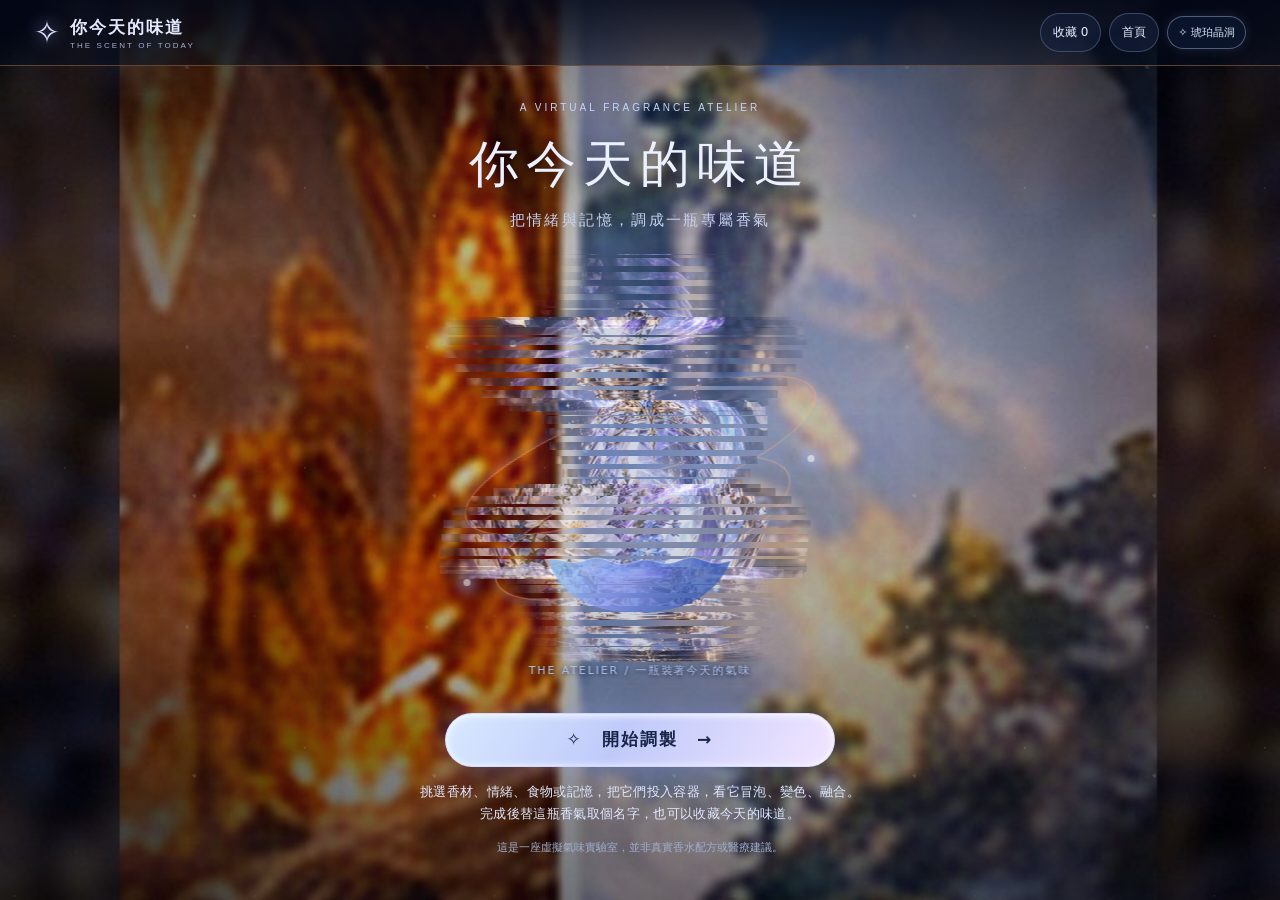
==== previews/v2.5-visual/index.html @ d0d8815d "Publish isolated V2.5 visual rebuild test without changing main or V2.5 preview" ====
<!doctype html>
<html lang="zh-Hant-TW"><head><meta charset="utf-8"><meta name="viewport" content="width=device-width,initial-scale=1,viewport-fit=cover"><meta name="theme-color" content="#070e22"><meta name="description" content="在這座虛擬調香所，把香材、情緒、食物與記憶加入容器，看它冒泡、變色、融合，再替這瓶只屬於今天的香氣命名、收藏。"><title>你今天的味道｜虛擬調香所</title><style>
:root{color-scheme:dark;--navy:#070e22;--violet:#aab2ff;--blue:#76d5fa;--silver:#e5eaff;--line:rgba(188,205,255,.24);--glass:rgba(15,26,51,.69);--glow:#8d9aff;--tint:rgba(131,140,251,.4);--fill:13%;--motion:3.2s;font-family:'Noto Sans TC',system-ui,sans-serif;font-size:14px}*{box-sizing:border-box}html,body{height:100%;margin:0}body{background:radial-gradient(ellipse at 48% 27%,#263565,#090d25 64%,#050b18);color:#ecf1ff;overflow:hidden}button,input{font:inherit}button{cursor:pointer}button:disabled{opacity:.45;cursor:not-allowed}button:focus-visible,input:focus-visible{outline:2px solid #bddfff;outline-offset:3px}a{color:#bcdfff}[hidden]{display:none!important}.app{width:100%;height:100dvh;overflow:hidden;position:relative;isolation:isolate}.app::before{content:'';pointer-events:none;position:absolute;inset:0;z-index:-2;background-image:linear-gradient(180deg,rgba(8,14,34,.68),rgba(8,13,31,.52) 35%,#070e22 95%),url("[data-uri]");background-position:center;background-size:cover;filter:saturate(.8)}.app::after{content:'';pointer-events:none;position:absolute;inset:0;z-index:-1;background:radial-gradient(ellipse 70% 50% at 60% 30%,transparent 32%,rgba(2,5,18,.55) 95%)}.skygrain{position:absolute;inset:0;z-index:0;pointer-events:none;opacity:.25;background-image:radial-gradient(1px 1px at 6% 20%,white 99%,transparent),radial-gradient(2px 2px at 78% 24%,#ced5ff 99%,transparent),radial-gradient(1px 1px at 27% 67%,white 99%,transparent),radial-gradient(2px 2px at 81% 77%,white 99%,transparent);background-size:240px 280px;animation:sky 9s ease-in-out infinite alternate}.topbar{height:66px;display:flex;align-items:center;justify-content:space-between;gap:10px;padding:8px clamp(17px,4vw,34px);position:relative;z-index:15;background:linear-gradient(180deg,rgba(3,8,25,.88),rgba(3,8,25,.2));border-bottom:1px solid rgba(169,194,255,.11)}.brand{border:0;background:none;color:var(--silver);display:flex;align-items:center;gap:10px;padding:0;text-align:left}.brand-symbol{font-size:31px;line-height:1;color:#d7defe;filter:drop-shadow(0 0 9px #b9bafa)}.brand-title{font-family:'Noto Serif TC',serif;font-size:17px;letter-spacing:.12em;font-weight:600}.brand-title small{display:block;font-family:Arial,sans-serif;font-size:8px;letter-spacing:.26em;font-weight:400;color:#a3add2;margin-top:2px}.top-actions{display:flex;align-items:center;gap:8px}.top-btn{background:rgba(22,35,64,.57);border:1px solid rgba(171,203,255,.26);color:#e7eeff;border-radius:50px;padding:10px 12px;font-size:12px}.top-btn:hover,.outline:hover{background:rgba(146,155,234,.16)}.screen{height:calc(100dvh - 66px);position:relative;z-index:1}.intro{display:grid;grid-template-rows:1fr auto;max-width:1100px;margin:auto;min-height:0}.intro-content{position:relative;min-height:0;display:flex;flex-direction:column;align-items:center;text-align:center;padding:clamp(16px,4vh,42px) 16px 0;overflow:hidden}.kicker{font-family:Arial,sans-serif;font-size:10px;color:#c3d5ff;letter-spacing:.3em;text-transform:uppercase}.intro h1{font-family:'Noto Serif TC',serif;font-size:clamp(29px,5.2vw,50px);font-weight:500;letter-spacing:.14em;line-height:1.35;margin:18px 0 6px;text-shadow:0 0 27px #989bf8aa}.intro p{margin:6px 0;color:#c6d1ee;letter-spacing:.16em;font-size:clamp(12px,2.5vw,15px)}.intro-stage{flex:1;min-height:230px;max-height:640px;position:relative;width:min(92vw,690px);display:flex;justify-content:center;align-items:center}.intro-bottom{position:relative;padding:12px 25px max(34px,5vh);display:flex;flex-direction:column;align-items:center;gap:14px}.micro{font-size:12px;color:#a7b9dc;line-height:1.8}.button{display:inline-flex;align-items:center;justify-content:center;gap:10px;border:1px solid rgba(208,217,255,.56);border-radius:99px;padding:14px 22px;background:linear-gradient(120deg,#d8e9ff,#c0cafa 45%,#eee3ff 95%);color:#182448;font-weight:700;letter-spacing:.12em;box-shadow:0 0 28px #929fff57,inset 0 1px 9px #fff;transition:transform .2s ease,filter .2s ease}.button:hover{filter:brightness(1.07);transform:translateY(-1px)}.button:active{transform:scale(.97)}.button-large{width:min(84vw,390px);min-height:54px;font-size:17px}.outline{border:1px solid rgba(197,215,255,.35);color:#e8eaff;background:rgba(16,29,57,.62);padding:12px 15px;border-radius:16px}.app-note{font-size:11px;color:#9faecf;text-align:center}.hero-art{position:absolute;top:4%;bottom:4%;left:50%;width:min(91%,465px);transform:translateX(-50%);display:flex;align-items:center;justify-content:center;pointer-events:none;isolation:isolate}.hero-art::before{content:'';position:absolute;inset:15% 4% 3%;border-radius:50%;background:radial-gradient(ellipse,#8596f377,transparent 69%);filter:blur(23px);animation:breathe 4s ease-in-out infinite}.hero-art::after{content:'';position:absolute;left:17%;right:17%;height:8%;bottom:11%;border-radius:50%;background:#a0a3fb66;filter:blur(19px);animation:breathe 5s infinite alternate}.bottle-img{width:auto;max-width:100%;height:100%;object-fit:contain;position:relative;z-index:1;filter:drop-shadow(0 8px 12px #050b27);animation:float var(--motion) ease-in-out infinite;will-change:transform}.orbit{position:absolute;left:10%;top:35%;height:24%;width:80%;border-radius:50%;border:1px solid #cad8ff99;box-shadow:0 0 17px #95abff,0 0 12px #96e9ff inset;transform:rotate(-26deg);z-index:2;pointer-events:none;animation:orbit 8s linear infinite;mix-blend-mode:screen}.orbit.second{top:52%;left:17%;width:67%;opacity:.45;transform:rotate(24deg);animation-duration:13s;animation-direction:reverse}.orb{position:absolute;width:7px;height:7px;border-radius:50%;background:#ecfbff;box-shadow:0 0 13px 5px #a9afff;z-index:4;top:20%;left:22%;animation:twinkle 3s infinite alternate}.orb.o2{top:47%;left:86%;animation-delay:1s}.orb.o3{top:76%;left:12%;animation-delay:2s}.vial-wash{position:absolute;left:23%;right:23%;bottom:20%;height:var(--fill);z-index:2;opacity:.7;background:linear-gradient(180deg,transparent,var(--tint));border-radius:30% 30% 47% 47%;filter:blur(14px);mix-blend-mode:screen;transition:height .8s cubic-bezier(.16,.8,.2,1),background 1s}.effect-container{position:absolute;inset:0;z-index:5;pointer-events:none;overflow:visible}.ripple{position:absolute;left:50%;top:53%;width:25%;aspect-ratio:1;border-radius:50%;border:2px solid rgba(170,239,255,.75);transform:translate(-50%,-50%) scale(.2);opacity:0}.ripple.hit{animation:ripple .85s ease-out forwards}.droplet{position:absolute;left:51%;top:4%;width:10px;height:20px;border-radius:70% 70% 80% 80%;background:linear-gradient(140deg,#fff,#98d8ff 40%,#9581ef);box-shadow:0 0 18px #a9c2ff;opacity:0}.droplet.hit{animation:drop 1.1s cubic-bezier(.43,.05,.74,.7) forwards}.scene-caption{position:absolute;z-index:5;left:0;right:0;bottom:1%;text-align:center;font-size:11px;letter-spacing:.17em;color:#b0c5ee;text-shadow:0 1px 5px #090e29}.studio{display:grid;grid-template-columns:minmax(320px,47%) minmax(0,53%);max-width:1450px;width:100%;min-width:0;margin:auto;gap:0;overflow:hidden}.scene-pane,.control-pane,.ingredients,.selection{min-width:0}.scene-pane{border-right:1px solid var(--line);position:relative;min-height:0;background:radial-gradient(ellipse at 50% 51%,rgba(102,117,205,.25),transparent 72%)}.scene-eyebrow{position:absolute;top:15px;left:18px;right:18px;z-index:6;display:flex;justify-content:space-between;align-items:center;gap:8px;color:#c2d1f1;font-size:11px;letter-spacing:.1em}.scene-count{border:1px solid var(--line);padding:6px 10px;border-radius:99px;background:rgba(14,25,51,.59)}.live-indicator{display:inline-block;width:6px;height:6px;border-radius:50%;background:#9bf2ff;box-shadow:0 0 9px #7bcaff;margin-right:7px}.scene-focus{position:absolute;inset:5% 7% 9%;pointer-events:none}.scene-pane .scene-caption{bottom:4%}.scene-info{position:absolute;bottom:10px;left:15px;right:15px;display:flex;align-items:center;justify-content:space-between;gap:12px;z-index:5}.scene-note{font-size:12px;color:#cddcf9;max-width:74%;line-height:1.45}.scent-swatch{width:19px;height:19px;border:2px solid #ffffff69;border-radius:50%;background:var(--glow);box-shadow:0 0 18px var(--glow)}.control-pane{display:flex;flex-direction:column;min-height:0;background:linear-gradient(180deg,rgba(10,17,38,.5),rgba(10,18,43,.84));backdrop-filter:blur(11px)}.work-head{padding:20px 21px 8px}.work-head h2{font-size:23px;font-family:'Noto Serif TC',serif;font-weight:500;letter-spacing:.06em;margin:7px 0 5px}.work-head p{margin:0;color:#b1c0de;font-size:12px}.tabs{display:flex;border-bottom:1px solid var(--line);margin:8px 16px 0;gap:5px}.tab{flex:1;background:none;border:0;border-bottom:2px solid transparent;color:#aab8d7;padding:11px 4px 12px;white-space:nowrap;font-size:13px}.tab[aria-selected=true]{border-color:#c7caff;color:#eff2ff;text-shadow:0 0 13px #9eafff}.search-filter{padding:13px 16px 8px}.searchbox{width:100%;background:rgba(15,29,59,.68);border:1px solid var(--line);border-radius:13px;color:#e7efff;padding:11px 14px;outline:none}.searchbox::placeholder{color:#9eaac6}.filterbar{display:flex;gap:8px;overflow-x:auto;padding:11px 0 4px;scrollbar-width:thin;scrollbar-color:#7f91c0 transparent}.chip{flex:none;background:rgba(10,20,48,.65);border:1px solid rgba(169,189,237,.23);color:#b8c9e5;border-radius:99px;padding:7px 12px;font-size:12px}.chip.active{background:#bccbff;color:#1b2c4b;border-color:#e3e8ff;font-weight:700}.ingredients{overflow-y:auto;min-height:0;flex:1;padding:5px 16px 14px;overscroll-behavior:contain;scrollbar-color:#566ba0 #101d3f}.list-meta{font-size:11px;color:#a5b7d8;margin:4px 1px 12px}.grid-ingredients{display:grid;grid-template-columns:repeat(3,minmax(0,1fr));gap:9px}.ingredient{position:relative;text-align:left;min-height:108px;display:flex;flex-direction:column;justify-content:space-between;padding:13px 11px;border:1px solid rgba(160,185,235,.22);border-radius:15px;color:#e2eafb;background:linear-gradient(153deg,rgba(64,71,126,.35),rgba(14,26,56,.91));overflow:hidden;isolation:isolate;transition:border .17s,transform .17s}.ingredient::before{content:'';position:absolute;inset:-40%;z-index:-1;background:radial-gradient(circle at 25% 15%,var(--cardColor,rgba(144,150,241,.15)),transparent 39%);opacity:.85}.ingredient.selected{border-color:#bccbff;box-shadow:inset 0 0 14px #899bf122,0 0 11px #8b9efc29}.ingredient:active{transform:scale(.96)}.ing-glyph{font-size:23px;font-family:Georgia,serif;font-weight:400;color:#d4ddff;text-shadow:0 0 14px #acb4ff;min-height:25px}.ing-name{font-size:13px;font-weight:600;line-height:1.3;letter-spacing:.03em;margin-top:7px}.ing-info{font-size:10px;color:#97a7ca;margin-top:3px;line-height:1.25}.ing-add{position:absolute;top:10px;right:9px;width:22px;height:22px;border-radius:50%;display:grid;place-items:center;border:1px solid #afbeec66;color:#dbe8ff;font-size:16px}.ingredient.selected .ing-add{background:#c6dcff;color:#1a3057;border:0;font-size:15px}.selection{border-top:1px solid var(--line);padding:10px 15px 13px;background:rgba(12,23,49,.96)}.chosen-head{display:flex;align-items:center;justify-content:space-between;margin-bottom:8px;color:#bac8e5;font-size:12px}.chosen-list{display:flex;gap:7px;overflow-x:auto;padding:2px 0 8px;min-height:37px;scrollbar-width:thin}.chosen-tag{white-space:nowrap;display:flex;align-items:center;gap:8px;border:1px solid #c2d0ff47;background:#38436b5a;color:#eef3ff;border-radius:10px;padding:7px 9px;flex:none;font-size:12px}.chosen-tag small{color:#b4c4ea}.chosen-empty{font-size:11px;color:#97a7c8;padding:9px}.action-row{display:flex;gap:8px}.action-row .button{flex:1;padding:11px 14px}.action-row .outline{flex-shrink:0}.subscreen{overflow-y:auto;scrollbar-color:#6d8fc0 #122044}.sub-inner{max-width:1050px;padding:22px 18px 65px;margin:auto}.sub-head{margin-bottom:16px}.sub-head h2{font-size:clamp(24px,4vw,36px);font-weight:500;font-family:'Noto Serif TC',serif;margin:9px 0}.sub-head p{color:#b7c7e9;font-size:13px}.result-top{display:grid;grid-template-columns:minmax(0,1fr) minmax(320px,1fr);align-items:center;gap:22px;padding-bottom:23px}.result-preview{position:relative;min-height:440px;background:radial-gradient(ellipse at center,#4d63a343,transparent 66%);border:1px solid #acc7ff20;border-radius:28px}.result-preview .hero-art{top:5%;bottom:5%;left:50%;right:auto;transform:translateX(-50%);height:90%;width:94%}.result-prelude{color:#b8c9ed;letter-spacing:.16em;font-size:10px}.result-name{font-family:'Noto Serif TC',serif;font-size:clamp(27px,4vw,45px);font-weight:500;margin:12px 0;line-height:1.35;color:#f1f4ff}.result-subtitle{color:#bdc8e6;line-height:1.8}.nameform{display:flex;gap:8px;align-items:center;flex-wrap:wrap;margin:17px 0 8px}.field{width:100%;background:rgba(19,34,67,.75);border:1px solid #b4caff4a;border-radius:12px;padding:13px;color:#f6f7ff;min-width:0}.nameform .field{flex:1;min-width:180px}.input-caption{font-size:11px;color:#a9b8d6;margin:6px 0 15px}.info-box{margin-top:20px;padding:17px;border-radius:16px;border:1px solid var(--line);background:rgba(22,35,72,.6)}.two-buttons{display:flex;flex-wrap:wrap;gap:9px;margin-top:14px}.panel-heading{margin:26px 0 13px;font-family:'Noto Serif TC',serif;font-weight:500;font-size:23px;letter-spacing:.07em}.note-results{display:grid;grid-template-columns:repeat(3,1fr);gap:12px}.note-card{padding:18px;border:1px solid var(--line);border-radius:17px;background:linear-gradient(150deg,#36466e8a,#101e3cc7)}.note-card small{font-size:10px;letter-spacing:.2em;color:#afc9f2}.note-card h3{margin:8px 0;font-size:16px;font-family:'Noto Serif TC',serif}.note-card p{font-size:13px;color:#c4cee9;line-height:1.85;margin:8px 0}.long-card{border-top:1px solid #aabbff36;padding:18px 0}.long-card h3{font-size:17px;color:#f1f4ff;font-family:'Noto Serif TC',serif;font-weight:500;margin:0 0 9px}.long-card p{margin:0;color:#c2cde6;line-height:2;font-size:14px}.metric-row{display:grid;grid-template-columns:repeat(5,minmax(0,1fr));gap:9px;margin-top:15px}.metric{padding:13px 8px;border-radius:12px;background:#24355d70;border:1px solid #9aa9d735;text-align:center}.metric b{font-size:19px;display:block;color:#dfecff;font-weight:500}.metric span{color:#aebedd;font-size:11px}.all-tags{display:flex;gap:7px;flex-wrap:wrap}.all-tags span{padding:8px 12px;background:#1b2c54b8;border:1px solid var(--line);border-radius:99px;color:#c8d6f5;font-size:12px}.archive{max-width:770px}.save-row{display:grid;gap:10px}.save-entry{display:flex;align-items:center;justify-content:space-between;gap:10px;border:1px solid var(--line);background:rgba(25,39,75,.72);border-radius:14px;padding:13px 15px}.save-entry strong{font-family:'Noto Serif TC',serif;font-size:18px}.save-entry small{display:block;color:#afc1dd;margin-top:3px}.save-entry button{flex:none}.toast{position:fixed;bottom:20px;left:50%;transform:translate(-50%,15px);border:1px solid #b7cffc6e;background:rgba(17,30,64,.96);color:#eef8ff;padding:12px 17px;border-radius:99px;box-shadow:0 4px 25px #0006;opacity:0;transition:.22s;z-index:40;pointer-events:none;max-width:85vw;text-align:center}.toast.show{opacity:1;transform:translate(-50%,0)}.blending{display:flex;flex-direction:column;align-items:center;justify-content:center;gap:12px;text-align:center;overflow:hidden}.blending .hero-art{position:relative;left:auto;top:auto;bottom:auto;transform:none;width:min(72vw,430px);height:55%;max-height:500px}.blending h2{font-family:'Noto Serif TC',serif;font-size:26px;font-weight:400;margin:0}.progress{width:min(280px,70vw);height:3px;background:#7081af63;border-radius:10px;overflow:hidden}.progress i{display:block;width:0;height:100%;background:#c8e6ff;box-shadow:0 0 16px #fff;animation:progress 2s ease-in-out forwards}.disclaimer{color:#9fb4d1;font-size:11px;line-height:1.7}.fx-flight{position:fixed;left:0;top:0;width:25px;height:25px;border-radius:50%;background:radial-gradient(circle at 40% 30%,#fff,var(--flight,#a1baff) 35%,transparent 73%);filter:drop-shadow(0 0 9px var(--flight,#a1baff));z-index:80;pointer-events:none}.intense .hero-art::before{animation-duration:1s}.intense .orbit{box-shadow:0 0 28px #b8e5ff,0 0 24px #b5aaff inset}.intense .bottle-img{filter:drop-shadow(0 0 22px #9ad4ff80)}@keyframes float{0%,100%{transform:translateY(0) rotate(-.5deg)}50%{transform:translateY(-8px) rotate(.7deg)}}@keyframes orbit{to{transform:rotate(334deg)}}@keyframes breathe{from{opacity:.35;transform:scale(.93)}to{opacity:1;transform:scale(1.07)}}@keyframes twinkle{from{opacity:.2;transform:scale(.55)}to{opacity:1;transform:scale(1.3)}}@keyframes sky{to{opacity:.49;transform:translateY(-5px)}}@keyframes drop{0%{opacity:0;transform:translateY(0) scale(.5)}12%{opacity:1}76%{opacity:1}95%,100%{transform:translateY(185px) scale(.24);opacity:0}}@keyframes ripple{10%{opacity:1}100%{opacity:0;transform:translate(-50%,-50%) scale(4.5)}}@keyframes progress{to{width:100%}}
@media(max-width:800px){.screen.studio{grid-template-columns:minmax(0,1fr);grid-template-rows:minmax(225px,40%) minmax(0,60%)}.topbar{height:59px;padding:7px 14px}.screen{height:calc(100dvh - 59px)}.brand-title{font-size:15px}.brand-symbol{font-size:23px}.top-btn{padding:8px 10px;font-size:11px}.scene-pane{border-right:none;border-bottom:1px solid var(--line);overflow:hidden}.scene-focus{inset:4% 5% 5%}.scene-pane .hero-art{width:min(79vw,330px)}.scene-eyebrow{top:8px;left:12px;right:12px}.scene-caption{display:none}.scene-info{bottom:4px;left:12px;right:12px}.scene-note{font-size:10px}.work-head{padding:9px 15px 0}.work-head h2{font-size:16px;margin:3px 0}.work-head p{display:none}.tabs{margin:5px 12px 0}.tab{font-size:12px;padding:8px 0 9px}.search-filter{padding:8px 12px 3px}.searchbox{font-size:13px;padding:9px 12px}.filterbar{padding:8px 0 2px}.chip{padding:5px 10px;font-size:11px}.ingredients{padding:0 11px 7px}.grid-ingredients{grid-template-columns:repeat(2,minmax(0,1fr));gap:7px}.ingredient{min-height:82px;padding:8px 10px}.ing-name{margin-top:5px;font-size:12px}.ing-info{font-size:10px}.ing-glyph{font-size:17px;min-height:20px}.selection{padding:7px 10px 9px}.chosen-head{font-size:11px;margin:0 0 5px}.chosen-list{min-height:30px;padding:1px 0 5px}.chosen-tag{font-size:11px;padding:5px 8px}.action-row .button,.action-row .outline{padding:10px 11px;font-size:12px}.result-top{grid-template-columns:1fr;gap:9px}.result-preview{min-height:290px;max-height:370px}.result-preview .hero-art{width:min(85vw,380px);top:4%;bottom:4%;left:50%;right:auto;transform:translateX(-50%);height:92%}.sub-inner{padding:19px 14px 50px}.note-results{grid-template-columns:1fr}.note-card{padding:15px}.metric-row{grid-template-columns:repeat(3,minmax(0,1fr))}.result-name{font-size:27px}.intro-content{padding-top:clamp(21px,6vh,60px)}.intro h1{font-size:clamp(26px,7vw,37px)}.intro-stage{min-height:140px}.intro-bottom{padding-bottom:clamp(20px,4vh,44px)}}
@media(max-width:360px){.grid-ingredients{grid-template-columns:repeat(2,1fr)}.scene-pane .hero-art{width:75vw}.intro h1{font-size:26px}.brand-title{font-size:13px}}@media(prefers-reduced-motion:reduce){*,*::before,*::after{animation-duration:.01ms!important;transition-duration:.01ms!important;scroll-behavior:auto!important}}

/* V2.1 調製介面：放大素材閱讀、保留一小區即時瓶身預覽 */
.preview-toggle{background:rgba(38,52,100,.82);border:1px solid #b4c7ff77;border-radius:99px;color:#ebf3ff;padding:7px 11px;font-size:11px;line-height:1.2;white-space:nowrap}
.preview-toggle:focus-visible{outline:2px solid white}
.scene-eyebrow{justify-content:space-between}
.scene-moment{position:absolute;bottom:12%;left:50%;z-index:9;transform:translateX(-50%) translateY(9px);opacity:0;pointer-events:none;width:max-content;max-width:93%;white-space:normal;font-size:12px;text-align:center;padding:7px 13px;color:#f6ebff;background:#262954e8;border:1px solid #c9b8ff88;border-radius:99px;box-shadow:0 0 19px #b3a8ff8c;text-shadow:0 0 10px #c1b1ff;transition:opacity .16s,transform .16s}
.scene-moment.moment-in{opacity:1;transform:translateX(-50%) translateY(0)}
.ing-description{margin-top:7px;font-size:12px;line-height:1.6;color:#d4dcf2;overflow-wrap:anywhere}
.ing-info{letter-spacing:.02em}
.ingredient{min-height:128px}
.fx-special{position:absolute;z-index:12;left:var(--x);top:var(--y);font-size:26px;line-height:1;font-weight:400;text-shadow:0 0 6px currentColor,0 0 15px currentColor;opacity:0;will-change:transform,opacity;pointer-events:none;animation:fxOdd var(--dur) cubic-bezier(.2,.7,.24,1) var(--delay) both}
.fx-electric{font-size:23px;filter:drop-shadow(0 0 9px #ff98cf)}
.fx-aquatic{font-size:29px;filter:drop-shadow(0 0 7px #97e9ff)}
.fx-psychic{font-size:33px;filter:drop-shadow(0 0 11px #ae9cff)}
.fx-kitchen{font-size:30px;filter:drop-shadow(0 0 10px #ffc9a1)}
.fx-memory{font-size:23px}
.orbit.fx-surprise{animation-duration:1.1s;filter:brightness(1.8)}
@keyframes fxOdd{0%{opacity:0;transform:translate(-50%,-50%) rotate(-90deg) scale(.08)}13%{opacity:.98}42%{opacity:1;transform:translate(calc(-50% + 7px),calc(-50% - 33px)) rotate(40deg) scale(1.18)}100%{opacity:0;transform:translate(calc(-50% + var(--dx)),calc(-50% + var(--dy))) rotate(var(--angle)) scale(.18)}}
@media(max-width:800px){
  .screen.studio{grid-template-rows:minmax(125px,26%) minmax(0,74%);}
  .screen.studio.reading-mode{grid-template-rows:minmax(80px,13%) minmax(0,87%)}
  .studio .scene-pane{min-height:0}
  .studio .scene-focus{inset:3% 8% 0}
  .studio .scene-pane .hero-art{width:min(62vw,260px)}
  .studio.reading-mode .scene-pane .hero-art{width:min(37vw,170px)}
  .scene-eyebrow{top:6px;left:10px;right:10px;letter-spacing:0;font-size:10px;gap:5px}
  .scene-count{padding:5px 7px;white-space:nowrap}
  .preview-toggle{font-size:10px;padding:6px 8px}
  .scene-info{bottom:2px;left:10px;right:10px}
  .scene-note{font-size:10px;max-width:90%;white-space:nowrap;overflow:hidden;text-overflow:ellipsis}
  .scene-moment{bottom:20%;font-size:11px;padding:5px 9px}
  .work-head{padding:7px 12px 0}
  .work-head h2{font-size:16px;margin:1px 0 0}
  .tabs{margin:3px 10px 0;gap:3px}
  .tab{font-size:12px;padding:7px 0 8px}
  .search-filter{padding:7px 10px 3px}
  .searchbox{padding:8px 11px}
  .filterbar{padding:7px 0 1px;gap:6px}
  .chip{padding:5px 9px}
  .ingredients{padding:0 10px 9px}
  .list-meta{margin:3px 1px 7px}
  .grid-ingredients{grid-template-columns:minmax(0,1fr);gap:9px}
  .ingredient{display:grid;grid-template-columns:34px minmax(0,1fr);align-items:start;justify-content:normal;gap:12px;min-height:94px;padding:13px 40px 13px 14px;border-radius:15px}
  .ingredient>.ing-glyph{font-size:27px;line-height:1.5;align-self:center}
  .ingredient>.ing-add{top:12px;right:12px;width:24px;height:24px}
  .ingredient .ing-name{font-size:15px;line-height:1.4;margin-top:0}
  .ingredient .ing-info{font-size:10px;margin-top:2px}
  .ingredient .ing-description{font-size:12px;line-height:1.55;color:#dce5ff;margin-top:5px;white-space:normal;display:block}
  .selection{padding:6px 10px max(6px,env(safe-area-inset-bottom))}
  .chosen-head{margin-bottom:2px;font-size:11px}
  .chosen-list{min-height:0;padding:0 0 4px;gap:5px}
  .chosen-tag{padding:4px 7px;font-size:11px}
  .action-row .button,.action-row .outline{padding:9px 12px;font-size:12px;min-height:38px}
}
@media(max-height:690px) and (max-width:800px){
  .screen.studio{grid-template-rows:minmax(108px,22%) minmax(0,78%)}
  .studio .work-head .kicker{display:none}
  .studio .work-head{padding-top:5px}
  .studio .tab{padding:6px 0}
  .studio .search-filter{padding-top:5px}
  .studio .filterbar{padding-top:6px}
  .studio .selection{padding-top:5px}
}
@media(prefers-reduced-motion:reduce){.fx-special{animation:none!important}.scene-moment{transition:none!important}}

/* 容器選擇入口與工作中的可見回饋 */
.work-head-row{display:flex;align-items:center;justify-content:space-between;gap:12px}
.work-head-row h2{min-width:0}
.vessel-change{flex:none;background:#242b54a8;color:#dfe9ff;border:1px solid #bdc8ff66;border-radius:99px;padding:9px 13px;font-size:12px}
.vessel-overlay{position:fixed;inset:0;z-index:70;background:#020718df;display:grid;place-items:center;padding:14px;backdrop-filter:blur(16px)}
.vessel-dialog{width:min(650px,100%);max-height:min(90dvh,780px);overflow-y:auto;background:linear-gradient(145deg,#1b2a52ef,#090f29f9);border:1px solid #c1ceff70;box-shadow:0 26px 75px #000a,0 0 70px #8889ff33;border-radius:22px;padding:20px;color:#f1f6ff}
.vessel-dialog-head{display:flex;justify-content:space-between;gap:12px;align-items:start}
.vessel-dialog-head h2{font-family:'Noto Serif TC',serif;font-size:23px;font-weight:500;margin:5px 0 8px}
.vessel-intro,.vessel-future{font-size:12px;line-height:1.85;color:#c2cdec}
.vessel-choices{display:grid;grid-template-columns:repeat(2,minmax(0,1fr));gap:13px;margin:18px 0}
.vessel-choice{position:relative;display:flex;flex-direction:column;align-items:center;padding:10px;gap:7px;border-radius:18px;background:#192948cc;border:1px solid #a0b8e844;color:#edf1ff;text-align:center}
.vessel-choice.active{background:#293767ad;border-color:#d5d6ff;box-shadow:0 0 25px #9db8ff50}
.vessel-choice img{height:clamp(155px,30vh,260px);width:100%;object-fit:contain;filter:drop-shadow(0 0 16px #a8c3ff69)}
.vessel-title{font-size:15px;font-weight:600}
.vessel-caption{font-size:12px;color:#bcc7e9;line-height:1.6}
.hero-art[data-vessel="specimen"] .orbit{border-color:#c9aafa85;box-shadow:0 0 19px #b7adff}
.hero-art[data-vessel="specimen"] .bottle-img{filter:drop-shadow(0 5px 15px #979df685)}
.hero-art[data-vessel="specimen"] .vial-wash{opacity:.2}
@media(max-width:800px){.vessel-change{padding:6px 9px;font-size:11px}.vessel-dialog{padding:14px}.vessel-dialog-head h2{font-size:19px}.vessel-dialog-head .outline{padding:9px 11px;font-size:11px}.vessel-choice img{height:clamp(135px,25vh,240px)}.vessel-caption{font-size:11px}}

.fx-woody{filter:drop-shadow(0 0 9px #d3f1bd)}.fx-citrus{filter:drop-shadow(0 0 12px #c9f6b7);font-size:31px}

/* V2.2: interchangeable magical sky scenes, without hiding readability */
.ambient-tint{position:absolute;inset:0;z-index:0;pointer-events:none;background:var(--scene-overlay,transparent);opacity:.94;transition:background .65s ease,opacity .65s ease}
.app[data-scene="night"]{--scene-overlay:radial-gradient(ellipse at 50% 21%,rgba(120,76,196,.11),transparent 55%),radial-gradient(ellipse at 86% 65%,rgba(47,76,149,.10),transparent 60%)}
.app[data-scene="ice"]{--scene-overlay:radial-gradient(ellipse at 42% 12%,rgba(174,226,247,.30),transparent 55%),radial-gradient(ellipse at 100% 70%,rgba(40,145,201,.24),transparent 65%),linear-gradient(165deg,rgba(23,49,76,.37),transparent 65%)}
.app[data-scene="tide"]{--scene-overlay:radial-gradient(ellipse at 60% 18%,rgba(36,183,170,.36),transparent 58%),radial-gradient(ellipse at 6% 83%,rgba(9,138,155,.30),transparent 68%),linear-gradient(170deg,rgba(4,43,51,.26),transparent 75%)}
.app[data-scene="rose"]{--scene-overlay:radial-gradient(ellipse at 58% 14%,rgba(201,92,143,.31),transparent 60%),radial-gradient(ellipse at 3% 78%,rgba(111,53,124,.27),transparent 65%),linear-gradient(170deg,rgba(62,16,49,.23),transparent 80%)}
.app[data-scene="ice"] .skygrain{filter:hue-rotate(20deg)}
.app[data-scene="tide"] .skygrain{filter:hue-rotate(105deg)}
.app[data-scene="rose"] .skygrain{filter:hue-rotate(-42deg)}
.scene-selector{background:rgba(22,35,64,.57);border:1px solid rgba(171,203,255,.36);color:#e7eeff;border-radius:50px;padding:10px 12px;font-size:12px;white-space:nowrap}
.scene-overlay{position:absolute;inset:0;z-index:40;display:grid;place-items:center;background:rgba(2,7,21,.78);padding:15px;overflow:auto;backdrop-filter:blur(7px)}
.scene-dialog{width:min(620px,100%);max-height:90dvh;overflow:auto;background:linear-gradient(145deg,#142240f5,#090f27f7);border:1px solid #8fa4d45c;border-radius:22px;padding:19px;box-shadow:0 22px 65px #000a;color:#f3f5ff}
.scene-dialog-head{display:flex;align-items:center;justify-content:space-between;gap:12px}.scene-dialog h2{font-size:21px;margin:2px 0 4px}.scene-dialog p{font-size:13px;line-height:1.7;color:#ccd4ee}
.scene-options{display:grid;grid-template-columns:repeat(2,minmax(0,1fr));gap:12px;margin:14px 0}
.scene-option{display:block;text-align:left;padding:9px;color:#f0f4ff;background:#111d3e;border:1px solid #a7bbee45;border-radius:16px;min-width:0}
.scene-option[aria-pressed="true"]{border-color:#d8edff;box-shadow:inset 0 0 0 1px #becdfc,0 0 16px #9baaff40}
.scene-paint{height:86px;display:block;border-radius:10px;margin-bottom:8px}
.scene-option strong{font-size:14px;display:block}.scene-option small{font-size:11px;color:#c8d4ec;line-height:1.4;display:block;margin-top:4px}
.paint-night{background:radial-gradient(circle at 42% 36%,#7771c5,#251a61 45%,#0d1536 90%)}
.paint-ice{background:radial-gradient(circle at 54% 33%,#d8edff,#4caacb 35%,#122d5a 81%)}
.paint-tide{background:radial-gradient(circle at 54% 33%,#66e0c4,#147b8c 43%,#062c43 90%)}
.paint-rose{background:radial-gradient(circle at 54% 33%,#df8bb2,#853a72 43%,#26162f 95%)}
/* Oddities are actual animated shapes; not religion/ideology signs or emoji stickers. */
.fx-oddity{position:absolute;z-index:11;left:var(--x);top:var(--y);width:var(--size);height:var(--size);pointer-events:none;color:var(--odd-color);opacity:0;transform-origin:center;will-change:transform,opacity;animation:oddFloat var(--dur) cubic-bezier(.12,.65,.36,1) var(--delay) both}
.fx-oddity:before,.fx-oddity:after{content:'';position:absolute}
.odd-citrus{border:2px dashed currentColor;border-radius:49% 51% 40% 60%;box-shadow:0 0 18px currentColor,inset 0 0 7px currentColor;background:radial-gradient(circle,transparent 25%,#edffd54a 70%,transparent 78%)}
.odd-citrus:before{inset:23%;border:2px dotted #f7ffe1;border-radius:50%}
.odd-woody{border:2px solid currentColor;border-radius:7% 85% 10% 73%;transform-origin:bottom center;box-shadow:0 0 12px currentColor}
.odd-woody:before{inset:30% 46% -24% 46%;background:currentColor;transform:rotate(36deg)}
.odd-botanical{background:radial-gradient(ellipse at 50% 24%,#f1d0ff 0 17%,transparent 19%),radial-gradient(ellipse at 24% 50%,#dfadf5 0 17%,transparent 19%),radial-gradient(ellipse at 76% 50%,#dfadf5 0 17%,transparent 19%),radial-gradient(ellipse at 50% 76%,#f1d0ff 0 17%,transparent 19%);filter:drop-shadow(0 0 8px currentColor)}
.odd-botanical:before{inset:35%;background:#fff3bb;border-radius:50%}
.odd-aquatic{border:2px solid #a9efff;border-radius:50%;background:radial-gradient(circle at 27% 24%,#f7ffffab,transparent 30%),radial-gradient(circle at 65% 75%,#26b2f450,transparent 64%);box-shadow:inset 0 0 17px #bbfaff89,0 0 11px currentColor}
.odd-electric{background:linear-gradient(180deg,#ffe0f1,#e487ff);clip-path:polygon(45% 0,82% 0,51% 41%,78% 41%,26% 100%,41% 56%,19% 56%);filter:drop-shadow(0 0 11px #ef8df6)}
.odd-kitchen{border:2px solid currentColor;border-radius:46% 54% 50% 50%;box-shadow:0 0 17px currentColor;background:radial-gradient(circle at 52% 73%,#ffb98d88,transparent 68%)}
.odd-kitchen:before{width:40%;height:25%;left:29%;top:-20%;border:2px solid currentColor;border-radius:50%;transform:rotate(33deg)}
.odd-memory{border:2px solid currentColor;box-shadow:0 0 13px currentColor;transform:rotate(36deg);border-radius:18%}
.odd-memory:before{top:49%;left:17%;width:65%;height:2px;background:currentColor;transform:rotate(-32deg)}
.odd-psychic{border-radius:43% 55% 48% 59%;background:radial-gradient(circle at 50% 40%,#dee6ffc2,#9a8bea65 37%,#3d367454 62%,transparent 78%);filter:drop-shadow(0 0 14px currentColor)}
.odd-psychic:before{width:7px;height:7px;background:#e8d7ff;border-radius:50%;left:30%;top:37%;box-shadow:15px 1px #e8d7ff}
.odd-dreamy{border:1px dotted currentColor;border-radius:35% 65% 60% 40%;box-shadow:0 0 19px currentColor,inset 0 0 8px currentColor}
.odd-frost{background:#caf9ffbf;clip-path:polygon(50% 0,61% 35%,89% 11%,65% 42%,100% 50%,65% 58%,89% 89%,61% 65%,50% 100%,39% 65%,11% 89%,35% 58%,0 50%,35% 42%,11% 11%,39% 35%);filter:drop-shadow(0 0 11px #baf7ff)}
.odd-shadow{background:radial-gradient(ellipse at 50% 40%,#b6b1ee8f,#4c3f8e60 48%,transparent 70%);border:1px solid #a4a6fd88;border-radius:50% 44% 38% 48%;box-shadow:0 0 20px #8676ff8f}
.odd-shadow:before{width:3px;height:3px;background:white;border-radius:50%;left:37%;top:41%;box-shadow:12px 0 white}
.odd-storm{border:2px solid #ffb3d4;border-right-color:transparent;border-radius:50%;box-shadow:0 0 16px #fb99d4;transform:rotate(-38deg)}
.odd-storm:before{width:40%;height:40%;left:27%;top:27%;background:#f391e99e;clip-path:polygon(30% 0,93% 0,52% 49%,82% 49%,6% 100%,37% 47%,13% 47%)}
@keyframes oddFloat{0%{opacity:0;transform:translate(0,20px) rotate(-100deg) scale(.05)}12%{opacity:.92}45%{opacity:1;transform:translate(0,-25px) rotate(5deg) scale(1.25)}100%{opacity:0;transform:translate(var(--dx),var(--dy)) rotate(160deg) scale(.14)}}
@media(max-width:800px){.top-actions{gap:5px}.scene-selector,.top-btn{padding:7px 9px;font-size:11px}.scene-dialog{padding:14px}.scene-paint{height:75px}}
@media(max-width:360px){.brand-title{font-size:12px}.scene-selector,.top-btn{font-size:10px;padding:6px 7px}}

/* V2.3: Independent illustrated atmospheric worlds, layered light and distinct environments. */
.app::before{background-image:linear-gradient(180deg,rgba(4,10,24,.10) 0%,rgba(4,8,22,.16) 38%,rgba(3,8,20,.48) 77%,rgba(3,8,20,.78) 100%),var(--realm-bg);background-position:center,center;background-size:cover,cover;filter:saturate(1.2);transition:background-image .4s}
.app::after{background:radial-gradient(ellipse 75% 57% at 50% 29%,transparent 20%,rgba(0,3,12,.20) 70%,rgba(1,4,14,.46) 100%)}
.ambient-tint{background:var(--scene-overlay);opacity:.48;transition:background .65s}
.app[data-scene="night"]{--realm-accent:#bba0ff;--realm-strong:#714acc;--realm-filter:rgba(100,62,169,.21)}
.app[data-scene="ice"]{--realm-accent:#bcfaff;--realm-strong:#6fdff8;--realm-filter:rgba(64,215,252,.22)}
.app[data-scene="tide"]{--realm-accent:#61ffdc;--realm-strong:#1ccfbe;--realm-filter:rgba(5,187,164,.22)}
.app[data-scene="rose"]{--realm-accent:#ffb6d6;--realm-strong:#ea6da2;--realm-filter:rgba(197,38,103,.25)}
.topbar{background:linear-gradient(180deg,rgba(2,7,23,.84),rgba(3,12,30,.50));border-bottom-color:color-mix(in srgb,var(--realm-accent) 35%,transparent)}
.scene-pane{background:radial-gradient(circle at 50% 48%,var(--realm-filter),transparent 70%);box-shadow:inset 0 0 45px #0002}
.control-pane{background:linear-gradient(180deg,rgba(7,14,34,.68),rgba(5,11,26,.82))}
.scene-paint{background-image:var(--paint-img)!important;background-position:center 37%!important;background-size:cover!important;box-shadow:inset 0 0 28px #0006,0 0 10px #7a9eff1f}
.scene-option[aria-pressed="true"]{border-color:var(--realm-accent);box-shadow:0 0 17px color-mix(in srgb,var(--realm-accent) 35%,transparent),inset 0 0 0 1px var(--realm-accent)}
.scene-option{transition:transform .18s,border-color .18s}.scene-option:active{transform:scale(.985)}
.app[data-scene="ice"] .orbit,.app[data-scene="tide"] .orbit,.app[data-scene="rose"] .orbit{border-color:color-mix(in srgb,var(--realm-accent) 61%,transparent);box-shadow:0 0 21px color-mix(in srgb,var(--realm-accent) 42%,transparent),inset 0 0 8px color-mix(in srgb,var(--realm-accent) 25%,transparent)}
.app[data-scene="ice"] .scene-moment,.app[data-scene="tide"] .scene-moment,.app[data-scene="rose"] .scene-moment{border-color:var(--realm-accent)}
.app[data-scene="ice"] .button,.app[data-scene="tide"] .button,.app[data-scene="rose"] .button{box-shadow:0 0 15px color-mix(in srgb,var(--realm-accent) 27%,transparent)}
/* Strong transitions: moving light curtains and textured atmospheres, no flashing. */
.realm-lights{position:absolute;inset:0;z-index:0;pointer-events:none;overflow:hidden;mix-blend-mode:screen;opacity:.7}
.realm-lights::before,.realm-lights::after{content:'';position:absolute;width:85%;height:50%;border-radius:50%;filter:blur(33px);animation:realmDrift 12s ease-in-out infinite alternate;opacity:.55}
.realm-lights::before{top:5%;left:-33%;background:radial-gradient(ellipse, color-mix(in srgb,var(--realm-accent) 46%,transparent),transparent 68%)}
.realm-lights::after{top:20%;right:-43%;background:radial-gradient(ellipse,color-mix(in srgb,var(--realm-strong) 70%,transparent),transparent 70%);animation-delay:-5s;animation-duration:16s}
@keyframes realmDrift{from{transform:translate(-6%,3%) rotate(-7deg) scale(.9)}to{transform:translate(20%,-11%) rotate(12deg) scale(1.1)}}
.app.realm-pulse .realm-lights{animation:realmPulse .85s ease-out}
@keyframes realmPulse{0%{opacity:.55;filter:brightness(1)}45%{opacity:1;filter:brightness(1.15)}100%{opacity:.7;filter:brightness(1)}}
.fx-phenomenon{position:absolute;z-index:17;left:var(--x);top:var(--y);width:var(--size);height:var(--size);opacity:0;pointer-events:none;animation:phenomenon var(--duration) cubic-bezier(.18,.55,.24,1) var(--delay) both;filter:drop-shadow(0 0 9px var(--tone));will-change:transform,opacity}
.fx-phenomenon::before,.fx-phenomenon::after{content:'';position:absolute;display:block}
.fx-phenomenon.portal{border:2px solid var(--tone);border-radius:50% 18% 50% 28%;box-shadow:inset 0 0 10px var(--tone),0 0 17px var(--tone);background:conic-gradient(from 20deg,transparent 10%,color-mix(in srgb,var(--tone) 48%,transparent),transparent 60%,color-mix(in srgb,var(--tone) 42%,transparent));}
.fx-phenomenon.portal::before{inset:23%;border:2px dotted #f4edff;border-radius:35%;transform:rotate(65deg)}
.fx-phenomenon.ghost{border-radius:50% 50% 28% 42%;background:radial-gradient(circle at 40% 25%,#e0e7ffb8,var(--tone) 35%,transparent 82%);}
.fx-phenomenon.ghost::before{width:6px;height:7px;top:36%;left:31%;border-radius:50%;background:#07152f;box-shadow:14px 0 #07152f}
.fx-phenomenon.clock{border:3px solid var(--tone);border-radius:50%;box-shadow:inset 0 0 12px var(--tone),0 0 18px var(--tone)}
.fx-phenomenon.clock::before{left:49%;top:16%;height:40%;width:2px;background:#fff;transform-origin:bottom;transform:rotate(44deg)}
.fx-phenomenon.clock::after{left:49%;top:49%;height:28%;width:2px;background:#fff;transform-origin:top;transform:rotate(-88deg)}
.fx-phenomenon.crystal{clip-path:polygon(49% 0,85% 32%,100% 72%,48% 100%,0 66%,17% 25%);background:linear-gradient(115deg,#ffffffc9,var(--tone) 50%,#ffffff58);box-shadow:0 0 19px var(--tone)}
.fx-phenomenon.seed{border-radius:0 95% 0 95%;background:linear-gradient(38deg,var(--tone),#e3ffc2a3);transform-origin:bottom center}
.fx-phenomenon.seed::before{width:45%;height:3px;left:17%;bottom:14%;background:var(--tone);transform:rotate(-38deg)}
.fx-phenomenon.bubble{border-radius:50%;border:2px solid var(--tone);background:radial-gradient(circle at 30% 25%,#ffffffb0,transparent 25%),radial-gradient(circle at 69% 74%,var(--tone),transparent 63%);box-shadow:inset 0 0 14px var(--tone),0 0 19px var(--tone)}
.fx-phenomenon.ribbon{border-radius:10% 90% 10% 90%;border:2px solid var(--tone);background:linear-gradient(135deg,transparent,var(--tone),transparent);}
.fx-phenomenon.flame{clip-path:polygon(49% 0,77% 32%,76% 55%,96% 85%,58% 100%,18% 90%,10% 65%,34% 49%);background:radial-gradient(ellipse at 49% 82%,#fffaec,var(--tone) 55%,transparent)}
@keyframes phenomenon{0%{opacity:0;transform:translate(0,18px) rotate(-150deg) scale(.03)}17%{opacity:.95}49%{opacity:1;transform:translate(var(--mx),calc(var(--my) * .3)) rotate(12deg) scale(1.13)}100%{opacity:0;transform:translate(var(--dx),var(--dy)) rotate(var(--turn)) scale(.15)}}
@media(max-width:800px){.realm-lights{opacity:.58}.realm-lights::before,.realm-lights::after{filter:blur(22px)}.scene-pane{box-shadow:inset 0 -14px 24px #0209195c}}
@media(prefers-reduced-motion:reduce){.realm-lights::before,.realm-lights::after,.fx-phenomenon,.app.realm-pulse .realm-lights{animation:none!important}.fx-phenomenon{display:none}}
.app[data-scene="night"]{--realm-bg:url("[data-uri]")}
.paint-night{--paint-img:url("[data-uri]")}
.app[data-scene="ice"]{--realm-bg:url("[data-uri]")}
.paint-ice{--paint-img:url("[data-uri]")}
.app[data-scene="tide"]{--realm-bg:url("[data-uri]")}
.paint-tide{--paint-img:url("[data-uri]")}
.app[data-scene="rose"]{--realm-bg:url("[data-uri]")}
.paint-rose{--paint-img:url("[data-uri]")}

/* V2.4: a real changing fluid layer -- level, color and texture are bound to chosen materials. */
.vial-wash{display:none!important}
.fluid-vessel{position:absolute;left:50%;top:0;transform:translateX(-50%);height:100%;width:auto;max-width:100%;aspect-ratio:455 / 688;z-index:3;pointer-events:none;overflow:visible;mix-blend-mode:normal;transition:opacity .38s;opacity:0;filter:drop-shadow(0 0 11px var(--fluid-mid,#a2bbfa))}
.hero-art[data-vessel="specimen"] .fluid-vessel{aspect-ratio:422 / 762}
.liquid-level{transition:transform 1.05s cubic-bezier(.19,.86,.29,1.02);will-change:transform;opacity:.89}
.liquid-level path{filter:drop-shadow(0 0 5px var(--fluid-light,#93deff))}
.liquid-surface{fill:none;stroke:var(--fluid-light,#c5d9ff);stroke-width:4;opacity:.95;filter:drop-shadow(0 0 5px white)}
.liquid-sheen{fill:none;stroke:white;stroke-width:4;stroke-linecap:round;opacity:.46}
.liquid-bubbles{fill:none;stroke:rgba(244,249,255,.92);stroke-width:2;filter:drop-shadow(0 0 5px var(--fluid-light,#83ffff));animation:fluidBreath 2.9s ease-in-out infinite alternate;transform-origin:center}
@keyframes fluidBreath{from{opacity:.48;transform:translate(0,4px)}to{opacity:.95;transform:translate(0,-14px)}}
.fluid-readout{color:#d8efff;font-size:10px;line-height:1.3;text-shadow:0 0 4px #112d4b;white-space:nowrap;max-width:62%;overflow:hidden;text-overflow:ellipsis}
.fluid-meter{width:72px;flex:none;height:4px;border-radius:99px;background:#8ea9d94d;overflow:hidden;border:1px solid #9dc9e940}
.fluid-meter span{display:block;height:100%;width:0;background:linear-gradient(90deg,var(--fluid-dark,#6d9cff),var(--fluid-light,#c9fcff));border-radius:inherit;transition:width 1.05s ease;box-shadow:0 0 6px var(--fluid-light)}
.scene-info{display:flex;align-items:center;gap:7px;flex-wrap:wrap;justify-content:space-between}
.scene-info .scene-note{flex:1 1 100%}
.topbar .top-actions .top-btn{white-space:nowrap;flex-shrink:0}.topbar .brand{min-width:0}.scene-visit-label{display:inline-flex;align-items:center;justify-content:center;white-space:nowrap;border:1px solid rgba(184,216,255,.38);background:rgba(14,28,55,.6);padding:8px 10px;border-radius:99px;color:#dce8ff;font-size:11px;box-shadow:0 0 12px #8093f02b}
@media(max-width:800px){.scene-info .scene-note{flex:1 1 100%;font-size:10px}.fluid-readout{font-size:9px}.fluid-meter{width:63px}.scene-visit-label{font-size:9px;padding:6px 8px}.top-actions{gap:4px}}
@media(max-width:800px){.topbar .top-btn{padding:6px 7px;font-size:10px}.topbar .brand-title{font-size:13px}.topbar .brand-title small{font-size:7px}.topbar .brand-symbol{font-size:17px}}
@media(max-width:365px){.scene-visit-label{max-width:88px;overflow:hidden;text-overflow:ellipsis}.fluid-meter{width:45px}}
@media(max-width:800px){
 .scene-moment{left:auto!important;right:7px!important;top:52px!important;bottom:auto!important;width:min(36%,137px);min-width:0!important;padding:5px 6px!important;line-height:1.35!important;font-size:9px!important;text-align:center;white-space:normal;transform:translateY(8px)!important}
 .scene-moment.moment-in{transform:translateY(0)!important}
}
@media(prefers-reduced-motion:reduce){.liquid-bubbles{animation:none}}
.app[data-scene="greenhouse"]{--realm-bg:url("[data-uri]");--realm-accent:rgb(112,248,197);--realm-strong:rgb(12,89,82);--realm-filter:rgba(112,248,197,.24)}
.app[data-scene="archive"]{--realm-bg:url("[data-uri]");--realm-accent:rgb(146,187,255);--realm-strong:rgb(45,34,95);--realm-filter:rgba(146,187,255,.24)}
.app[data-scene="floating"]{--realm-bg:url("[data-uri]");--realm-accent:rgb(220,180,255);--realm-strong:rgb(62,45,126);--realm-filter:rgba(220,180,255,.24)}
.app[data-scene="clock"]{--realm-bg:url("[data-uri]");--realm-accent:rgb(255,194,119);--realm-strong:rgb(87,56,80);--realm-filter:rgba(255,194,119,.24)}
.app[data-scene="amber"]{--realm-bg:url("[data-uri]");--realm-accent:rgb(255,174,113);--realm-strong:rgb(111,57,47);--realm-filter:rgba(255,174,113,.24)}
.app[data-scene="prism"]{--realm-bg:url("[data-uri]");--realm-accent:rgb(119,241,248);--realm-strong:rgb(30,75,114);--realm-filter:rgba(119,241,248,.24)}
.app[data-scene="greenhouse"] .scene-pane{--ambient-hint:(112, 248, 197)}
.app[data-scene="archive"] .scene-pane{--ambient-hint:(146, 187, 255)}
.app[data-scene="floating"] .scene-pane{--ambient-hint:(220, 180, 255)}
.app[data-scene="clock"] .scene-pane{--ambient-hint:(255, 194, 119)}
.app[data-scene="amber"] .scene-pane{--ambient-hint:(255, 174, 113)}
.app[data-scene="prism"] .scene-pane{--ambient-hint:(119, 241, 248)}
.app[data-scene="greenhouse"],.app[data-scene="archive"],.app[data-scene="floating"],.app[data-scene="clock"],.app[data-scene="amber"],.app[data-scene="prism"]{--scene-overlay:radial-gradient(circle at 50% 34%,var(--realm-filter),transparent 68%)}
.app[data-scene="greenhouse"] .orbit,.app[data-scene="archive"] .orbit,.app[data-scene="floating"] .orbit,.app[data-scene="clock"] .orbit,.app[data-scene="amber"] .orbit,.app[data-scene="prism"] .orbit{border-color:color-mix(in srgb,var(--realm-accent) 61%,transparent);box-shadow:0 0 21px color-mix(in srgb,var(--realm-accent) 42%,transparent)}
.app[data-scene="greenhouse"] .scene-pane,.app[data-scene="archive"] .scene-pane,.app[data-scene="floating"] .scene-pane,.app[data-scene="clock"] .scene-pane,.app[data-scene="amber"] .scene-pane,.app[data-scene="prism"] .scene-pane{background:radial-gradient(ellipse at 50% 48%,var(--realm-filter),transparent 72%)}

/* Homepage introduction: describe the experience, not the inventory. */
.intro-bottom .intro-how{max-width:450px;text-align:center;color:#e1e8ff;font-size:13px;line-height:1.75;letter-spacing:.025em;text-wrap:pretty}
@media(max-width:430px){.intro-bottom .intro-how{font-size:12.5px;max-width:340px}.intro-bottom{gap:10px}.intro-bottom .app-note{line-height:1.45}}

/* V2.5 individual cinematic scene composites, gently feathered for a believable fantasy backdrop. */
.app[data-scene="night"]{--realm-bg:url("[data-uri]")}
.app[data-scene="ice"]{--realm-bg:url("[data-uri]")}
.app[data-scene="tide"]{--realm-bg:url("[data-uri]")}
.app[data-scene="rose"]{--realm-bg:url("[data-uri]")}
.app[data-scene="greenhouse"]{--realm-bg:url("[data-uri]")}
.app[data-scene="archive"]{--realm-bg:url("[data-uri]")}
.app[data-scene="floating"]{--realm-bg:url("[data-uri]")}
.app[data-scene="clock"]{--realm-bg:url("[data-uri]")}
.app[data-scene="amber"]{--realm-bg:url("[data-uri]")}
.app[data-scene="prism"]{--realm-bg:url("[data-uri]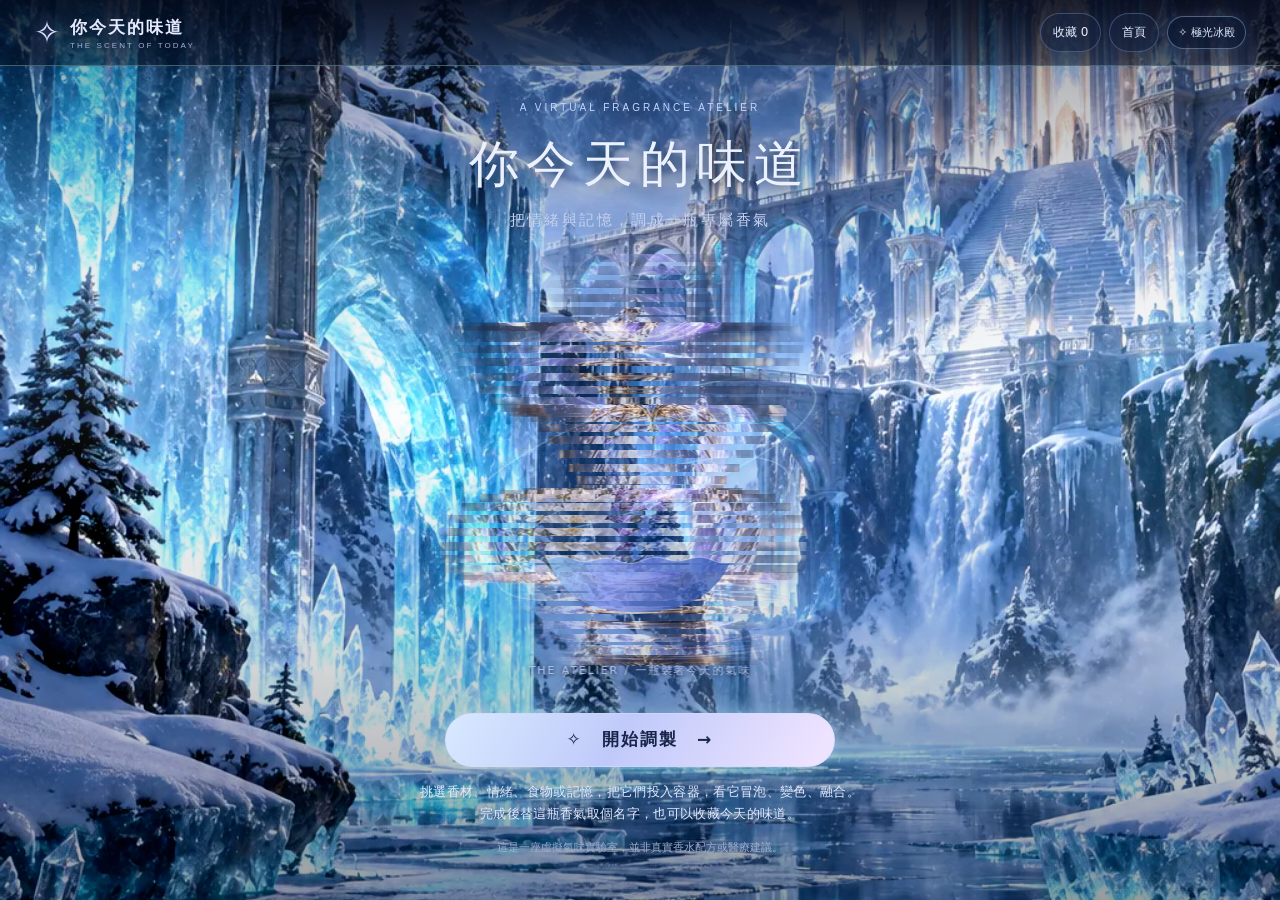
